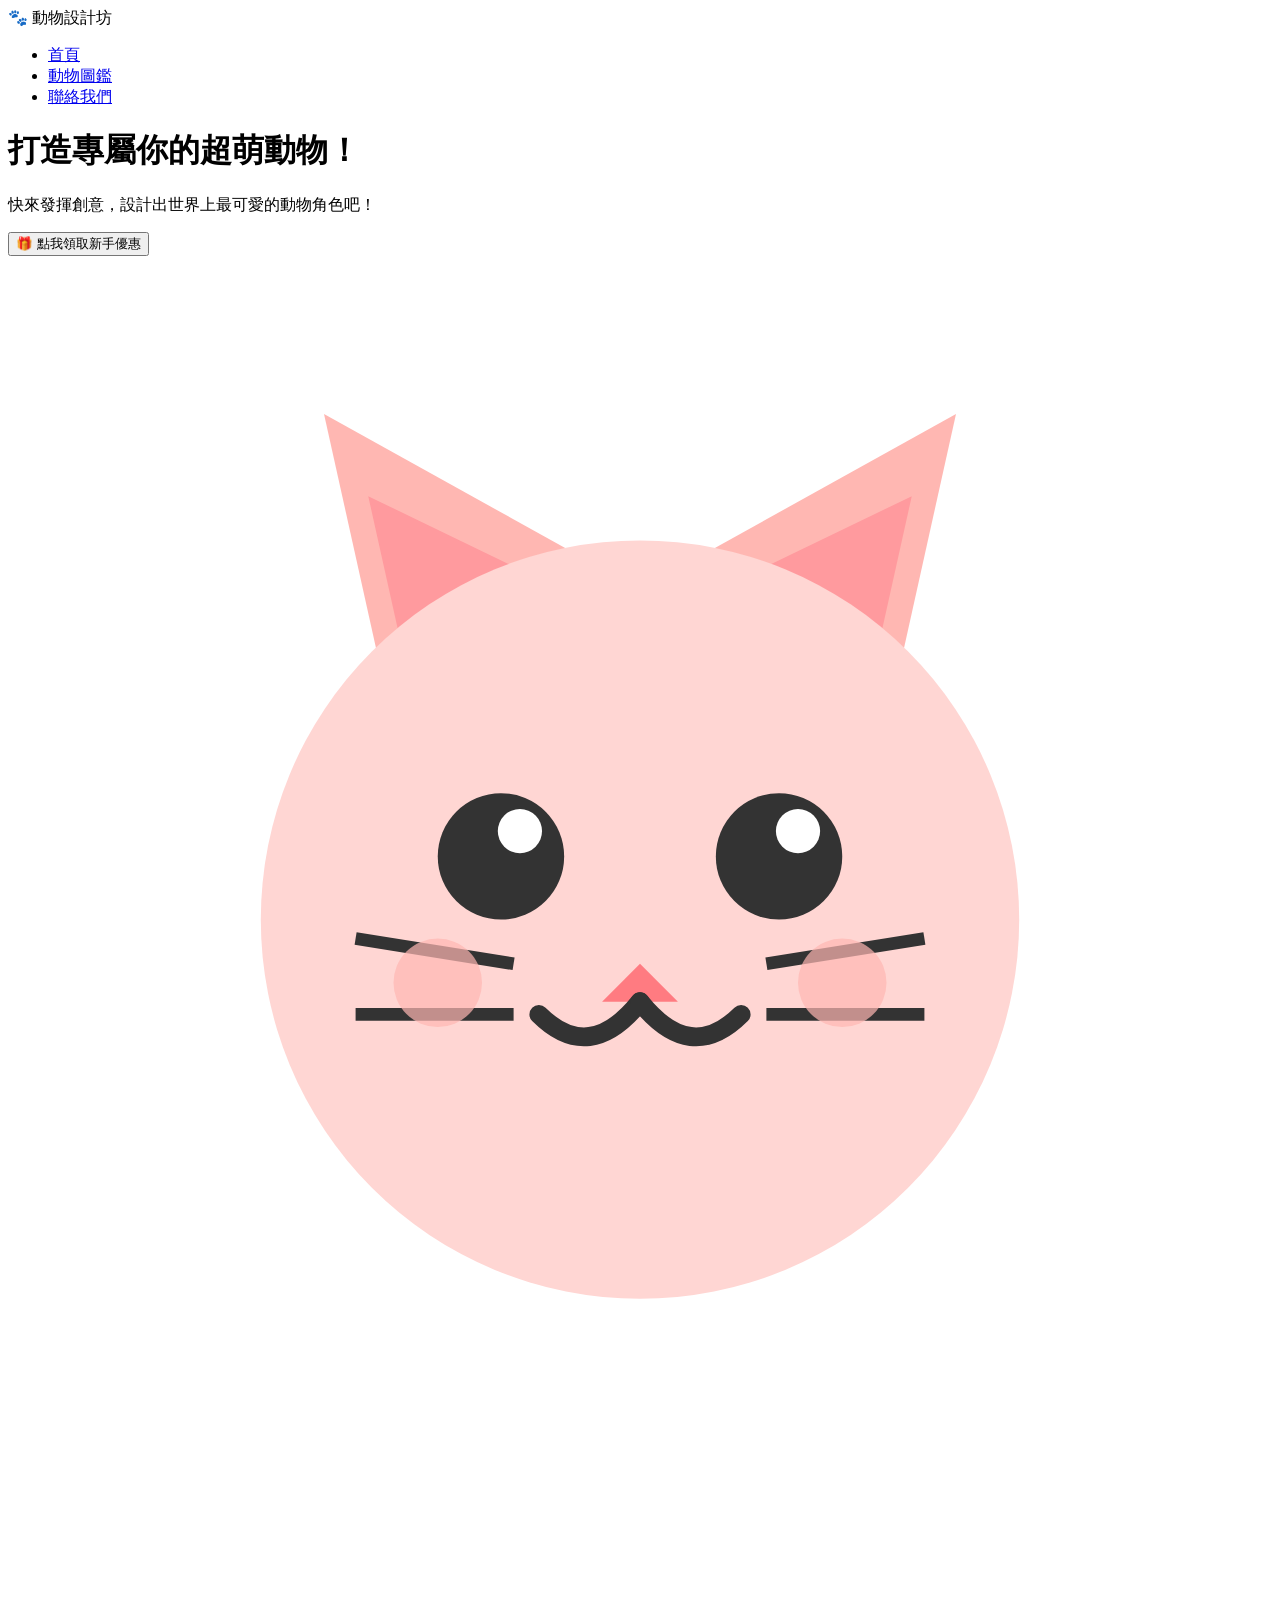
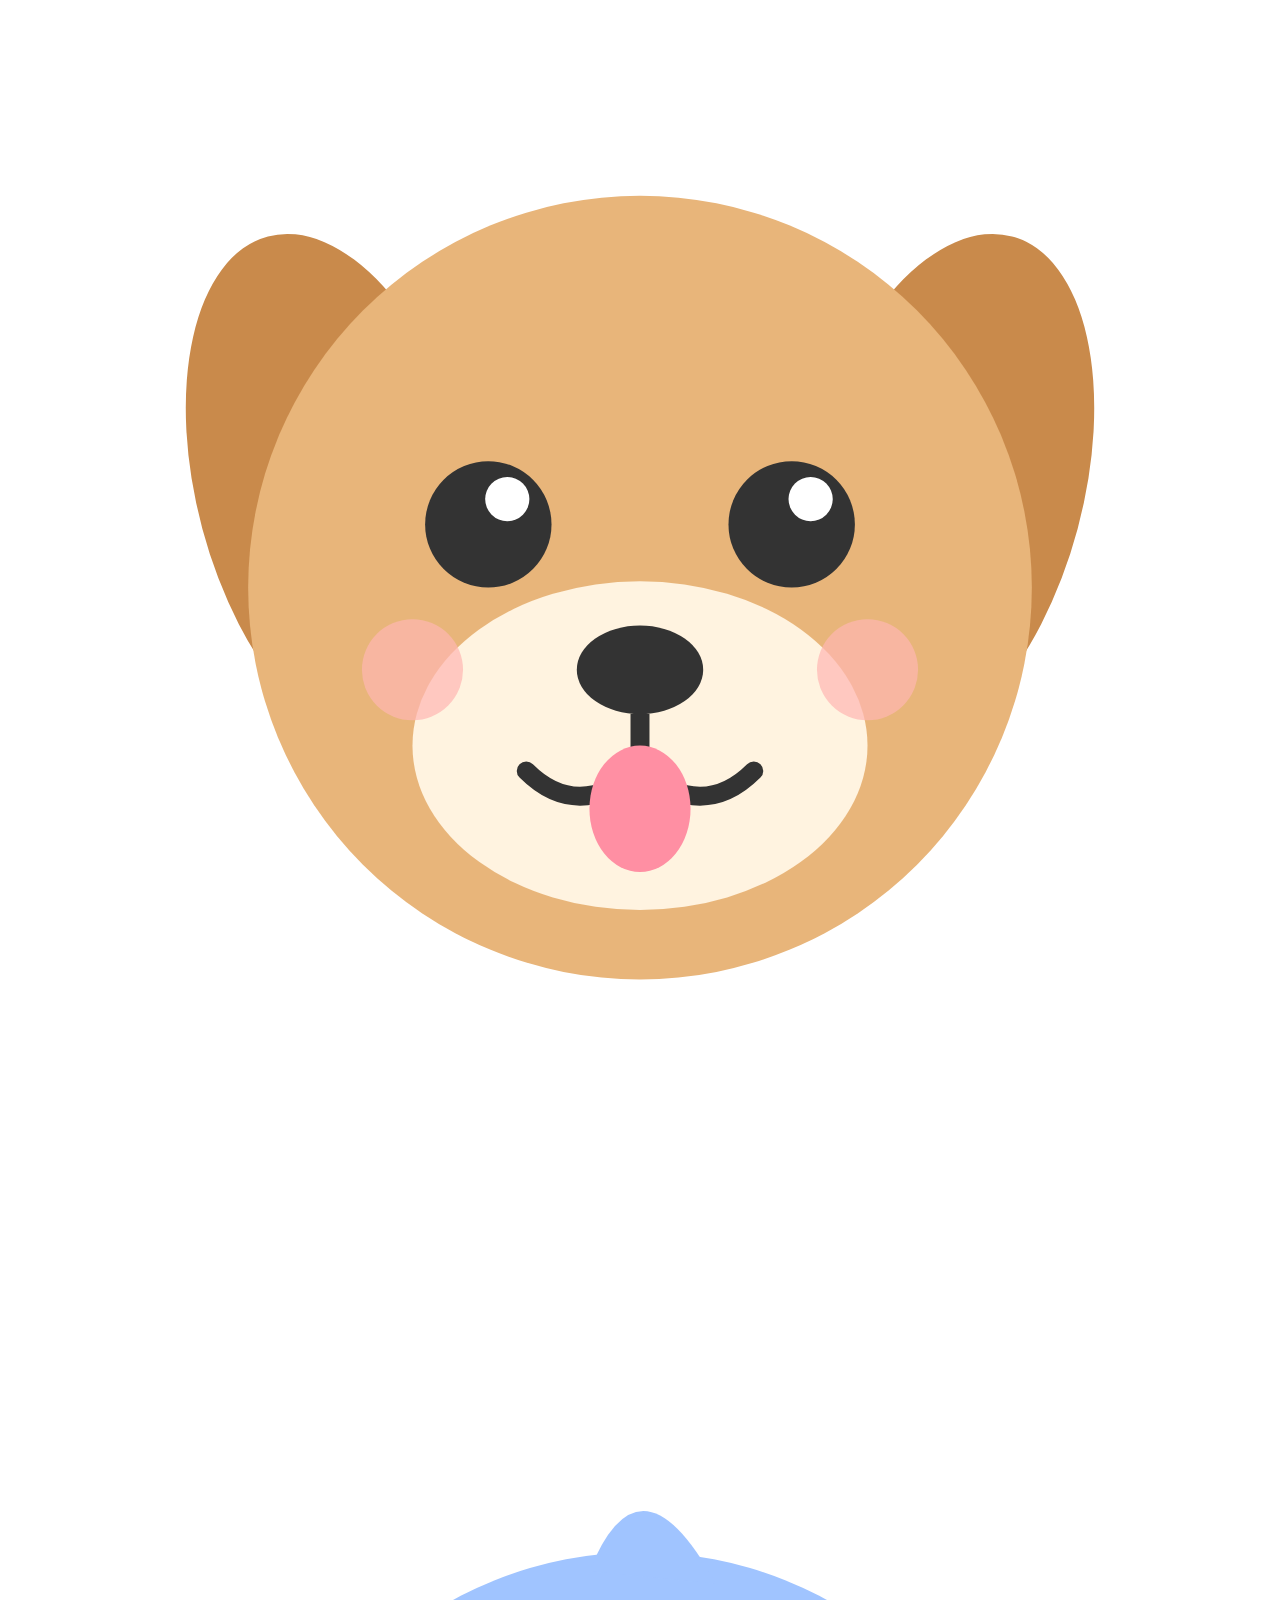
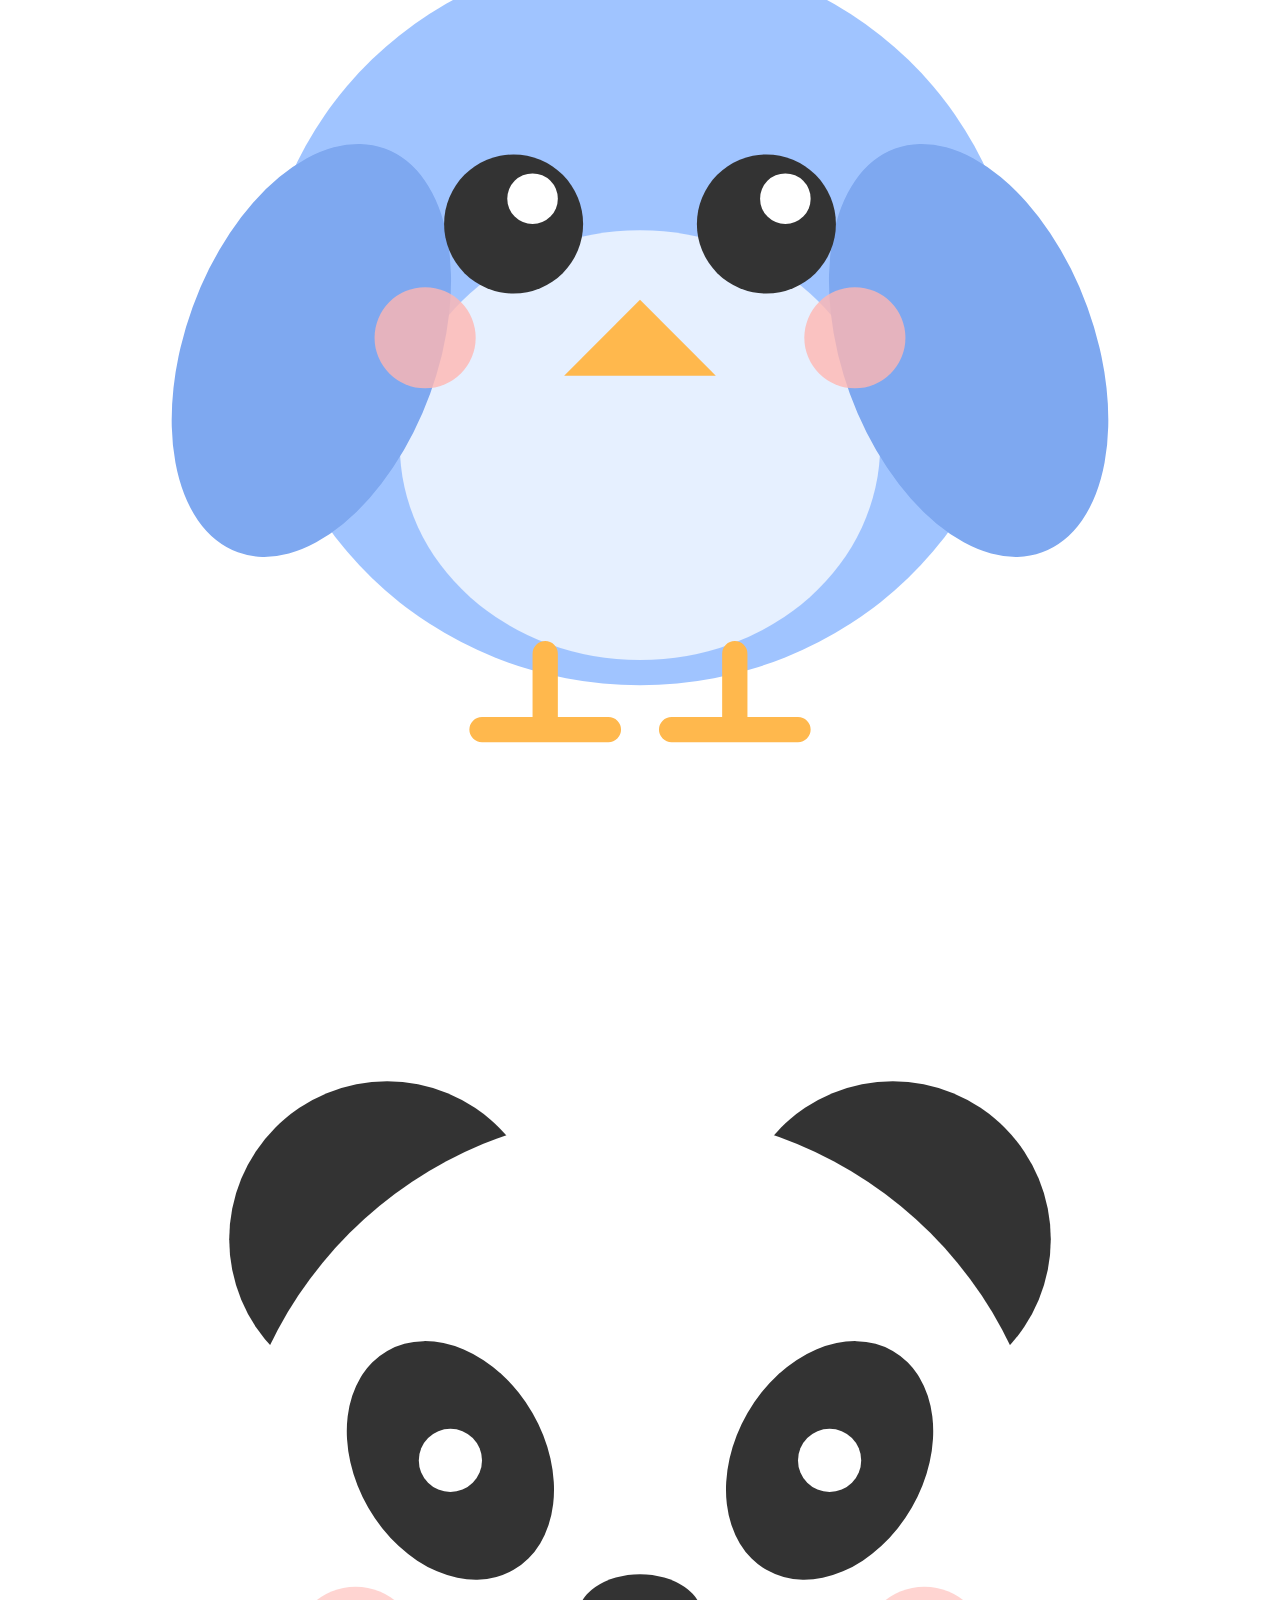
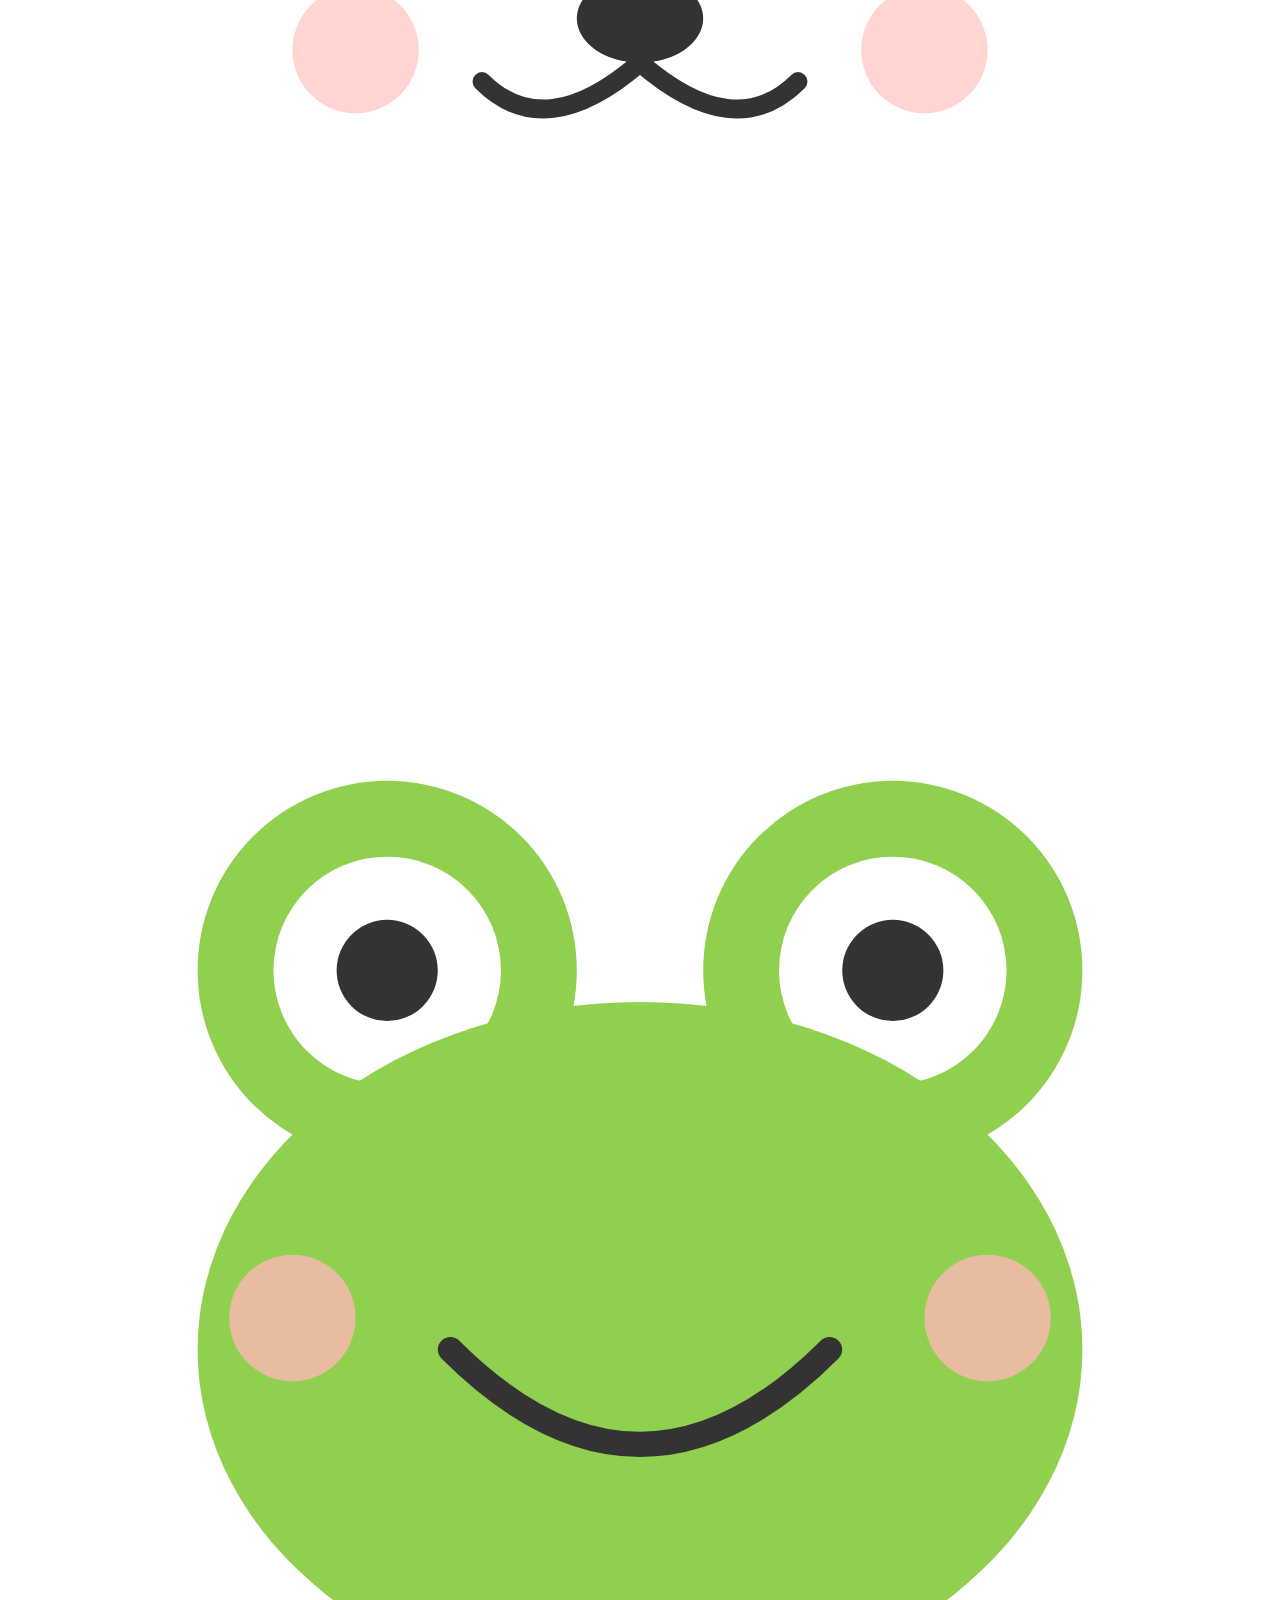
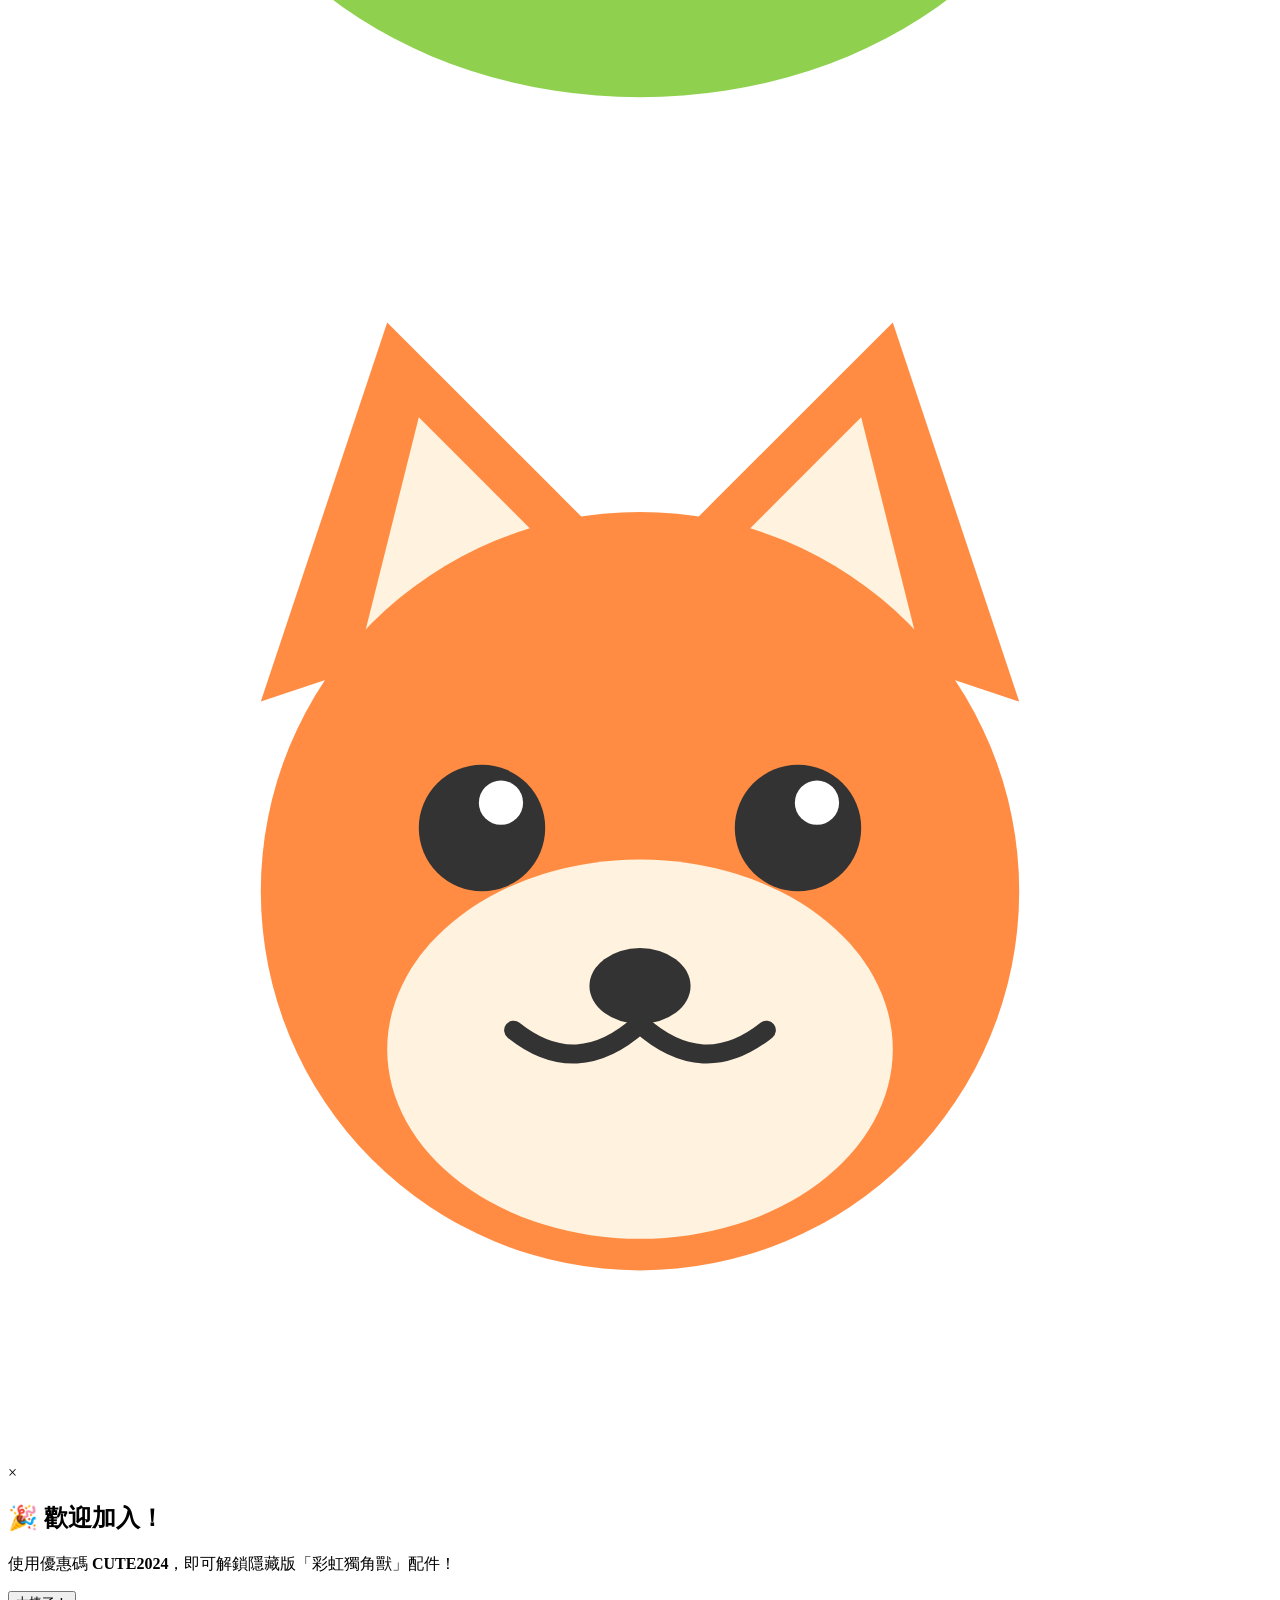
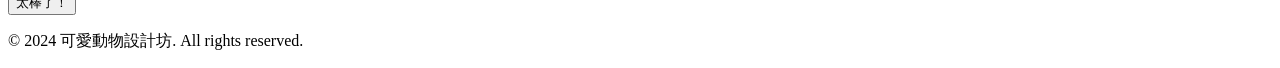
==== index.html @ 4a8e8d03 "Rename index.html.html to index.html" ====
<!DOCTYPE html>
<html lang="zh-TW">
<head>
    <meta charset="UTF-8">
    <meta name="viewport" content="width=device-width, initial-scale=1.0">
    <title>可愛動物設計遊戲 - 首頁</title>
    <link rel="stylesheet" href="style.css">
</head>
<body class="home-body">
    <!-- 導覽列 -->
    <nav class="navbar">
        <div class="logo">🐾 動物設計坊</div>
        <ul class="nav-links">
            <li><a href="index.html" class="active">首頁</a></li>
            <li><a href="products.html">動物圖鑑</a></li>
            <li><a href="contact.html">聯絡我們</a></li>
        </ul>
    </nav>

    <!-- 首頁主要內容：全版動物圖片牆 -->
    <header class="hero-full">
        <h1>打造專屬你的超萌動物！</h1>
        <p>快來發揮創意，設計出世界上最可愛的動物角色吧！</p>
        
        <!-- 互動功能：彈出優惠訊息 -->
        <button id="promoBtn" class="cta-btn pulse-animation">🎁 點我領取新手優惠</button>
    </header>

    <!-- 彩色動物畫廊 -->
    <section class="home-gallery">
        <div class="gallery-grid">
            <!-- 1. 貓咪 -->
            <div class="gallery-item bg-pink">
                <svg viewBox="0 0 200 200" class="gallery-svg">
                    <polygon points="60,70 50,25 95,50" fill="#ffb7b2"/>
                    <polygon points="140,70 150,25 105,50" fill="#ffb7b2"/>
                    <polygon points="63,65 57,38 88,53" fill="#ff9a9e"/>
                    <polygon points="137,65 143,38 112,53" fill="#ff9a9e"/>
                    <circle cx="100" cy="105" r="60" fill="#ffd6d3"/>
                    <circle cx="78" cy="95" r="10" fill="#333"/>
                    <circle cx="122" cy="95" r="10" fill="#333"/>
                    <circle cx="81" cy="91" r="3.5" fill="#fff"/>
                    <circle cx="125" cy="91" r="3.5" fill="#fff"/>
                    <polygon points="100,112 94,118 106,118" fill="#ff7b81"/>
                    <path d="M100 118 Q92 128 84 120" stroke="#333" stroke-width="3" fill="none" stroke-linecap="round"/>
                    <path d="M100 118 Q108 128 116 120" stroke="#333" stroke-width="3" fill="none" stroke-linecap="round"/>
                    <line x1="55" y1="108" x2="80" y2="112" stroke="#333" stroke-width="2"/>
                    <line x1="55" y1="120" x2="80" y2="120" stroke="#333" stroke-width="2"/>
                    <line x1="145" y1="108" x2="120" y2="112" stroke="#333" stroke-width="2"/>
                    <line x1="145" y1="120" x2="120" y2="120" stroke="#333" stroke-width="2"/>
                    <circle cx="68" cy="115" r="7" fill="#ffb7b2" opacity="0.7"/>
                    <circle cx="132" cy="115" r="7" fill="#ffb7b2" opacity="0.7"/>
                </svg>
            </div>

            <!-- 2. 狗狗 -->
            <div class="gallery-item bg-yellow">
                <svg viewBox="0 0 200 200" class="gallery-svg">
                    <ellipse cx="52" cy="90" rx="22" ry="42" fill="#c98a4b" transform="rotate(-15 52 90)"/>
                    <ellipse cx="148" cy="90" rx="22" ry="42" fill="#c98a4b" transform="rotate(15 148 90)"/>
                    <circle cx="100" cy="105" r="62" fill="#e8b57a"/>
                    <ellipse cx="100" cy="130" rx="36" ry="26" fill="#fff3e0"/>
                    <circle cx="76" cy="95" r="10" fill="#333"/>
                    <circle cx="124" cy="95" r="10" fill="#333"/>
                    <circle cx="79" cy="91" r="3.5" fill="#fff"/>
                    <circle cx="127" cy="91" r="3.5" fill="#fff"/>
                    <ellipse cx="100" cy="118" rx="10" ry="7" fill="#333"/>
                    <path d="M100 125 L100 134" stroke="#333" stroke-width="3"/>
                    <path d="M100 134 Q90 142 82 134" stroke="#333" stroke-width="3" fill="none" stroke-linecap="round"/>
                    <path d="M100 134 Q110 142 118 134" stroke="#333" stroke-width="3" fill="none" stroke-linecap="round"/>
                    <ellipse cx="100" cy="140" rx="8" ry="10" fill="#ff8fa3"/>
                    <circle cx="64" cy="118" r="8" fill="#ffb7b2" opacity="0.7"/>
                    <circle cx="136" cy="118" r="8" fill="#ffb7b2" opacity="0.7"/>
                </svg>
            </div>

            <!-- 3. 小鳥 -->
            <div class="gallery-item bg-blue">
                <svg viewBox="0 0 200 200" class="gallery-svg">
                    <ellipse cx="100" cy="115" rx="60" ry="58" fill="#a0c4ff"/>
                    <ellipse cx="100" cy="135" rx="38" ry="34" fill="#e6f0ff"/>
                    <ellipse cx="48" cy="120" rx="20" ry="34" fill="#7ea8f0" transform="rotate(20 48 120)"/>
                    <ellipse cx="152" cy="120" rx="20" ry="34" fill="#7ea8f0" transform="rotate(-20 152 120)"/>
                    <path d="M92 60 Q100 40 112 62" fill="#a0c4ff"/>
                    <circle cx="80" cy="100" r="11" fill="#333"/>
                    <circle cx="120" cy="100" r="11" fill="#333"/>
                    <circle cx="83" cy="96" r="4" fill="#fff"/>
                    <circle cx="123" cy="96" r="4" fill="#fff"/>
                    <polygon points="100,112 88,124 112,124" fill="#ffb84d"/>
                    <circle cx="66" cy="118" r="8" fill="#ffb7b2" opacity="0.8"/>
                    <circle cx="134" cy="118" r="8" fill="#ffb7b2" opacity="0.8"/>
                    <path d="M85 168 L85 180 M75 180 L95 180" stroke="#ffb84d" stroke-width="4" stroke-linecap="round"/>
                    <path d="M115 168 L115 180 M105 180 L125 180" stroke="#ffb84d" stroke-width="4" stroke-linecap="round"/>
                </svg>
            </div>

            <!-- 4. 熊貓 -->
            <div class="gallery-item bg-green">
                <svg viewBox="0 0 200 200" class="gallery-svg">
                    <circle cx="60" cy="60" r="25" fill="#333"/>
                    <circle cx="140" cy="60" r="25" fill="#333"/>
                    <circle cx="100" cy="105" r="65" fill="#fff"/>
                    <ellipse cx="70" cy="95" rx="15" ry="20" fill="#333" transform="rotate(-30 70 95)"/>
                    <ellipse cx="130" cy="95" rx="15" ry="20" fill="#333" transform="rotate(30 130 95)"/>
                    <circle cx="70" cy="95" r="5" fill="#fff"/>
                    <circle cx="130" cy="95" r="5" fill="#fff"/>
                    <ellipse cx="100" cy="120" rx="10" ry="7" fill="#333"/>
                    <path d="M100 127 Q85 140 75 130" stroke="#333" stroke-width="3" fill="none" stroke-linecap="round"/>
                    <path d="M100 127 Q115 140 125 130" stroke="#333" stroke-width="3" fill="none" stroke-linecap="round"/>
                    <circle cx="55" cy="125" r="10" fill="#ffb7b2" opacity="0.6"/>
                    <circle cx="145" cy="125" r="10" fill="#ffb7b2" opacity="0.6"/>
                </svg>
            </div>

            <!-- 5. 青蛙 -->
            <div class="gallery-item bg-purple">
                <svg viewBox="0 0 200 200" class="gallery-svg">
                    <circle cx="60" cy="70" r="30" fill="#8fd14f"/>
                    <circle cx="140" cy="70" r="30" fill="#8fd14f"/>
                    <circle cx="60" cy="70" r="18" fill="#fff"/>
                    <circle cx="140" cy="70" r="18" fill="#fff"/>
                    <circle cx="60" cy="70" r="8" fill="#333"/>
                    <circle cx="140" cy="70" r="8" fill="#333"/>
                    <ellipse cx="100" cy="130" rx="70" ry="55" fill="#8fd14f"/>
                    <path d="M70 130 Q100 160 130 130" stroke="#333" stroke-width="4" fill="none" stroke-linecap="round"/>
                    <circle cx="45" cy="125" r="10" fill="#ffb7b2" opacity="0.8"/>
                    <circle cx="155" cy="125" r="10" fill="#ffb7b2" opacity="0.8"/>
                </svg>
            </div>

            <!-- 6. 狐狸 -->
            <div class="gallery-item bg-orange">
                <svg viewBox="0 0 200 200" class="gallery-svg">
                    <polygon points="40,80 60,20 100,60" fill="#ff8c42"/>
                    <polygon points="160,80 140,20 100,60" fill="#ff8c42"/>
                    <polygon points="55,75 65,35 90,60" fill="#fff3e0"/>
                    <polygon points="145,75 135,35 110,60" fill="#fff3e0"/>
                    <circle cx="100" cy="110" r="60" fill="#ff8c42"/>
                    <ellipse cx="100" cy="135" rx="40" ry="30" fill="#fff3e0"/>
                    <circle cx="75" cy="100" r="10" fill="#333"/>
                    <circle cx="125" cy="100" r="10" fill="#333"/>
                    <circle cx="78" cy="96" r="3.5" fill="#fff"/>
                    <circle cx="128" cy="96" r="3.5" fill="#fff"/>
                    <ellipse cx="100" cy="125" rx="8" ry="6" fill="#333"/>
                    <path d="M100 131 Q90 140 80 132" stroke="#333" stroke-width="3" fill="none" stroke-linecap="round"/>
                    <path d="M100 131 Q110 140 120 132" stroke="#333" stroke-width="3" fill="none" stroke-linecap="round"/>
                </svg>
            </div>
        </div>
    </section>

    <!-- 優惠彈窗 (預設隱藏) -->
    <div id="promoModal" class="modal">
        <div class="modal-content">
            <span class="close-btn">&times;</span>
            <h2>🎉 歡迎加入！</h2>
            <p>使用優惠碼 <strong>CUTE2024</strong>，即可解鎖隱藏版「彩虹獨角獸」配件！</p>
            <button class="modal-ok-btn">太棒了！</button>
        </div>
    </div>

    <footer>
        <p>&copy; 2024 可愛動物設計坊. All rights reserved.</p>
    </footer>

    <script src="script.js"></script>
</body>
</html>
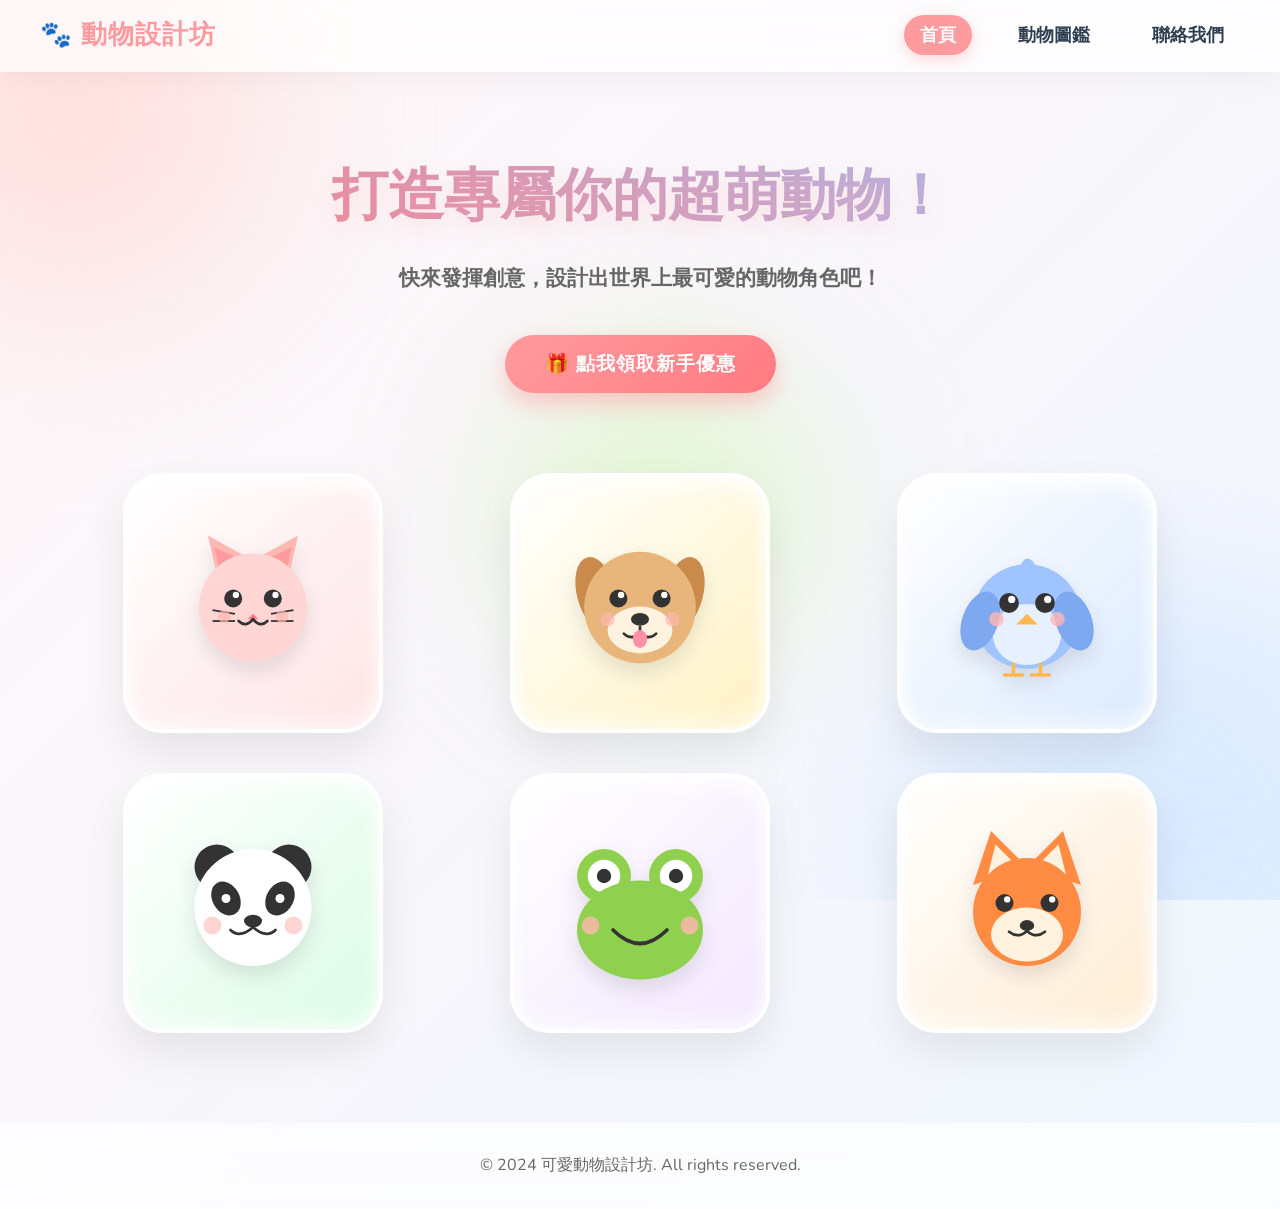
==== commit 1dcc9034: "Add files via upload" ====
--- a/index.html
+++ b/index.html
@@ -4,11 +4,22 @@
     <meta charset="UTF-8">
     <meta name="viewport" content="width=device-width, initial-scale=1.0">
     <title>可愛動物設計遊戲 - 首頁</title>
+    <!-- 引入可愛的 Google 字體 -->
+    <link rel="preconnect" href="https://fonts.googleapis.com">
+    <link rel="preconnect" href="https://fonts.gstatic.com" crossorigin>
+    <link href="https://fonts.googleapis.com/css2?family=Nunito:wght@400;700;900&family=Varela+Round&display=swap" rel="stylesheet">
     <link rel="stylesheet" href="style.css">
 </head>
 <body class="home-body">
-    <!-- 導覽列 -->
-    <nav class="navbar">
+    <!-- 背景漂浮裝飾光暈 -->
+    <div class="bg-orbs">
+        <div class="orb orb-1"></div>
+        <div class="orb orb-2"></div>
+        <div class="orb orb-3"></div>
+    </div>
+
+    <!-- 導覽列 (玻璃透視風格) -->
+    <nav class="navbar glass-nav">
         <div class="logo">🐾 動物設計坊</div>
         <ul class="nav-links">
             <li><a href="index.html" class="active">首頁</a></li>
@@ -17,141 +28,151 @@
         </ul>
     </nav>
 
-    <!-- 首頁主要內容：全版動物圖片牆 -->
+    <!-- 首頁主要內容 -->
     <header class="hero-full">
-        <h1>打造專屬你的超萌動物！</h1>
+        <h1 class="gradient-text">打造專屬你的超萌動物！</h1>
         <p>快來發揮創意，設計出世界上最可愛的動物角色吧！</p>
-        
-        <!-- 互動功能：彈出優惠訊息 -->
         <button id="promoBtn" class="cta-btn pulse-animation">🎁 點我領取新手優惠</button>
     </header>
 
-    <!-- 彩色動物畫廊 -->
+    <!-- 3D 動物畫廊 -->
     <section class="home-gallery">
         <div class="gallery-grid">
             <!-- 1. 貓咪 -->
-            <div class="gallery-item bg-pink">
-                <svg viewBox="0 0 200 200" class="gallery-svg">
-                    <polygon points="60,70 50,25 95,50" fill="#ffb7b2"/>
-                    <polygon points="140,70 150,25 105,50" fill="#ffb7b2"/>
-                    <polygon points="63,65 57,38 88,53" fill="#ff9a9e"/>
-                    <polygon points="137,65 143,38 112,53" fill="#ff9a9e"/>
-                    <circle cx="100" cy="105" r="60" fill="#ffd6d3"/>
-                    <circle cx="78" cy="95" r="10" fill="#333"/>
-                    <circle cx="122" cy="95" r="10" fill="#333"/>
-                    <circle cx="81" cy="91" r="3.5" fill="#fff"/>
-                    <circle cx="125" cy="91" r="3.5" fill="#fff"/>
-                    <polygon points="100,112 94,118 106,118" fill="#ff7b81"/>
-                    <path d="M100 118 Q92 128 84 120" stroke="#333" stroke-width="3" fill="none" stroke-linecap="round"/>
-                    <path d="M100 118 Q108 128 116 120" stroke="#333" stroke-width="3" fill="none" stroke-linecap="round"/>
-                    <line x1="55" y1="108" x2="80" y2="112" stroke="#333" stroke-width="2"/>
-                    <line x1="55" y1="120" x2="80" y2="120" stroke="#333" stroke-width="2"/>
-                    <line x1="145" y1="108" x2="120" y2="112" stroke="#333" stroke-width="2"/>
-                    <line x1="145" y1="120" x2="120" y2="120" stroke="#333" stroke-width="2"/>
-                    <circle cx="68" cy="115" r="7" fill="#ffb7b2" opacity="0.7"/>
-                    <circle cx="132" cy="115" r="7" fill="#ffb7b2" opacity="0.7"/>
-                </svg>
+            <div class="gallery-item float-delay-1">
+                <div class="item-inner bg-pink">
+                    <svg viewBox="0 0 200 200" class="gallery-svg">
+                        <polygon points="60,70 50,25 95,50" fill="#ffb7b2"/>
+                        <polygon points="140,70 150,25 105,50" fill="#ffb7b2"/>
+                        <polygon points="63,65 57,38 88,53" fill="#ff9a9e"/>
+                        <polygon points="137,65 143,38 112,53" fill="#ff9a9e"/>
+                        <circle cx="100" cy="105" r="60" fill="#ffd6d3"/>
+                        <circle cx="78" cy="95" r="10" fill="#333"/>
+                        <circle cx="122" cy="95" r="10" fill="#333"/>
+                        <circle cx="81" cy="91" r="3.5" fill="#fff"/>
+                        <circle cx="125" cy="91" r="3.5" fill="#fff"/>
+                        <polygon points="100,112 94,118 106,118" fill="#ff7b81"/>
+                        <path d="M100 118 Q92 128 84 120" stroke="#333" stroke-width="3" fill="none" stroke-linecap="round"/>
+                        <path d="M100 118 Q108 128 116 120" stroke="#333" stroke-width="3" fill="none" stroke-linecap="round"/>
+                        <line x1="55" y1="108" x2="80" y2="112" stroke="#333" stroke-width="2"/>
+                        <line x1="55" y1="120" x2="80" y2="120" stroke="#333" stroke-width="2"/>
+                        <line x1="145" y1="108" x2="120" y2="112" stroke="#333" stroke-width="2"/>
+                        <line x1="145" y1="120" x2="120" y2="120" stroke="#333" stroke-width="2"/>
+                        <circle cx="68" cy="115" r="7" fill="#ffb7b2" opacity="0.7"/>
+                        <circle cx="132" cy="115" r="7" fill="#ffb7b2" opacity="0.7"/>
+                    </svg>
+                </div>
             </div>
 
             <!-- 2. 狗狗 -->
-            <div class="gallery-item bg-yellow">
-                <svg viewBox="0 0 200 200" class="gallery-svg">
-                    <ellipse cx="52" cy="90" rx="22" ry="42" fill="#c98a4b" transform="rotate(-15 52 90)"/>
-                    <ellipse cx="148" cy="90" rx="22" ry="42" fill="#c98a4b" transform="rotate(15 148 90)"/>
-                    <circle cx="100" cy="105" r="62" fill="#e8b57a"/>
-                    <ellipse cx="100" cy="130" rx="36" ry="26" fill="#fff3e0"/>
-                    <circle cx="76" cy="95" r="10" fill="#333"/>
-                    <circle cx="124" cy="95" r="10" fill="#333"/>
-                    <circle cx="79" cy="91" r="3.5" fill="#fff"/>
-                    <circle cx="127" cy="91" r="3.5" fill="#fff"/>
-                    <ellipse cx="100" cy="118" rx="10" ry="7" fill="#333"/>
-                    <path d="M100 125 L100 134" stroke="#333" stroke-width="3"/>
-                    <path d="M100 134 Q90 142 82 134" stroke="#333" stroke-width="3" fill="none" stroke-linecap="round"/>
-                    <path d="M100 134 Q110 142 118 134" stroke="#333" stroke-width="3" fill="none" stroke-linecap="round"/>
-                    <ellipse cx="100" cy="140" rx="8" ry="10" fill="#ff8fa3"/>
-                    <circle cx="64" cy="118" r="8" fill="#ffb7b2" opacity="0.7"/>
-                    <circle cx="136" cy="118" r="8" fill="#ffb7b2" opacity="0.7"/>
-                </svg>
+            <div class="gallery-item float-delay-2">
+                <div class="item-inner bg-yellow">
+                    <svg viewBox="0 0 200 200" class="gallery-svg">
+                        <ellipse cx="52" cy="90" rx="22" ry="42" fill="#c98a4b" transform="rotate(-15 52 90)"/>
+                        <ellipse cx="148" cy="90" rx="22" ry="42" fill="#c98a4b" transform="rotate(15 148 90)"/>
+                        <circle cx="100" cy="105" r="62" fill="#e8b57a"/>
+                        <ellipse cx="100" cy="130" rx="36" ry="26" fill="#fff3e0"/>
+                        <circle cx="76" cy="95" r="10" fill="#333"/>
+                        <circle cx="124" cy="95" r="10" fill="#333"/>
+                        <circle cx="79" cy="91" r="3.5" fill="#fff"/>
+                        <circle cx="127" cy="91" r="3.5" fill="#fff"/>
+                        <ellipse cx="100" cy="118" rx="10" ry="7" fill="#333"/>
+                        <path d="M100 125 L100 134" stroke="#333" stroke-width="3"/>
+                        <path d="M100 134 Q90 142 82 134" stroke="#333" stroke-width="3" fill="none" stroke-linecap="round"/>
+                        <path d="M100 134 Q110 142 118 134" stroke="#333" stroke-width="3" fill="none" stroke-linecap="round"/>
+                        <ellipse cx="100" cy="140" rx="8" ry="10" fill="#ff8fa3"/>
+                        <circle cx="64" cy="118" r="8" fill="#ffb7b2" opacity="0.7"/>
+                        <circle cx="136" cy="118" r="8" fill="#ffb7b2" opacity="0.7"/>
+                    </svg>
+                </div>
             </div>
 
             <!-- 3. 小鳥 -->
-            <div class="gallery-item bg-blue">
-                <svg viewBox="0 0 200 200" class="gallery-svg">
-                    <ellipse cx="100" cy="115" rx="60" ry="58" fill="#a0c4ff"/>
-                    <ellipse cx="100" cy="135" rx="38" ry="34" fill="#e6f0ff"/>
-                    <ellipse cx="48" cy="120" rx="20" ry="34" fill="#7ea8f0" transform="rotate(20 48 120)"/>
-                    <ellipse cx="152" cy="120" rx="20" ry="34" fill="#7ea8f0" transform="rotate(-20 152 120)"/>
-                    <path d="M92 60 Q100 40 112 62" fill="#a0c4ff"/>
-                    <circle cx="80" cy="100" r="11" fill="#333"/>
-                    <circle cx="120" cy="100" r="11" fill="#333"/>
-                    <circle cx="83" cy="96" r="4" fill="#fff"/>
-                    <circle cx="123" cy="96" r="4" fill="#fff"/>
-                    <polygon points="100,112 88,124 112,124" fill="#ffb84d"/>
-                    <circle cx="66" cy="118" r="8" fill="#ffb7b2" opacity="0.8"/>
-                    <circle cx="134" cy="118" r="8" fill="#ffb7b2" opacity="0.8"/>
-                    <path d="M85 168 L85 180 M75 180 L95 180" stroke="#ffb84d" stroke-width="4" stroke-linecap="round"/>
-                    <path d="M115 168 L115 180 M105 180 L125 180" stroke="#ffb84d" stroke-width="4" stroke-linecap="round"/>
-                </svg>
+            <div class="gallery-item float-delay-3">
+                <div class="item-inner bg-blue">
+                    <svg viewBox="0 0 200 200" class="gallery-svg">
+                        <ellipse cx="100" cy="115" rx="60" ry="58" fill="#a0c4ff"/>
+                        <ellipse cx="100" cy="135" rx="38" ry="34" fill="#e6f0ff"/>
+                        <ellipse cx="48" cy="120" rx="20" ry="34" fill="#7ea8f0" transform="rotate(20 48 120)"/>
+                        <ellipse cx="152" cy="120" rx="20" ry="34" fill="#7ea8f0" transform="rotate(-20 152 120)"/>
+                        <path d="M92 60 Q100 40 112 62" fill="#a0c4ff"/>
+                        <circle cx="80" cy="100" r="11" fill="#333"/>
+                        <circle cx="120" cy="100" r="11" fill="#333"/>
+                        <circle cx="83" cy="96" r="4" fill="#fff"/>
+                        <circle cx="123" cy="96" r="4" fill="#fff"/>
+                        <polygon points="100,112 88,124 112,124" fill="#ffb84d"/>
+                        <circle cx="66" cy="118" r="8" fill="#ffb7b2" opacity="0.8"/>
+                        <circle cx="134" cy="118" r="8" fill="#ffb7b2" opacity="0.8"/>
+                        <path d="M85 168 L85 180 M75 180 L95 180" stroke="#ffb84d" stroke-width="4" stroke-linecap="round"/>
+                        <path d="M115 168 L115 180 M105 180 L125 180" stroke="#ffb84d" stroke-width="4" stroke-linecap="round"/>
+                    </svg>
+                </div>
             </div>
 
             <!-- 4. 熊貓 -->
-            <div class="gallery-item bg-green">
-                <svg viewBox="0 0 200 200" class="gallery-svg">
-                    <circle cx="60" cy="60" r="25" fill="#333"/>
-                    <circle cx="140" cy="60" r="25" fill="#333"/>
-                    <circle cx="100" cy="105" r="65" fill="#fff"/>
-                    <ellipse cx="70" cy="95" rx="15" ry="20" fill="#333" transform="rotate(-30 70 95)"/>
-                    <ellipse cx="130" cy="95" rx="15" ry="20" fill="#333" transform="rotate(30 130 95)"/>
-                    <circle cx="70" cy="95" r="5" fill="#fff"/>
-                    <circle cx="130" cy="95" r="5" fill="#fff"/>
-                    <ellipse cx="100" cy="120" rx="10" ry="7" fill="#333"/>
-                    <path d="M100 127 Q85 140 75 130" stroke="#333" stroke-width="3" fill="none" stroke-linecap="round"/>
-                    <path d="M100 127 Q115 140 125 130" stroke="#333" stroke-width="3" fill="none" stroke-linecap="round"/>
-                    <circle cx="55" cy="125" r="10" fill="#ffb7b2" opacity="0.6"/>
-                    <circle cx="145" cy="125" r="10" fill="#ffb7b2" opacity="0.6"/>
-                </svg>
+            <div class="gallery-item float-delay-1">
+                <div class="item-inner bg-green">
+                    <svg viewBox="0 0 200 200" class="gallery-svg">
+                        <circle cx="60" cy="60" r="25" fill="#333"/>
+                        <circle cx="140" cy="60" r="25" fill="#333"/>
+                        <circle cx="100" cy="105" r="65" fill="#fff"/>
+                        <ellipse cx="70" cy="95" rx="15" ry="20" fill="#333" transform="rotate(-30 70 95)"/>
+                        <ellipse cx="130" cy="95" rx="15" ry="20" fill="#333" transform="rotate(30 130 95)"/>
+                        <circle cx="70" cy="95" r="5" fill="#fff"/>
+                        <circle cx="130" cy="95" r="5" fill="#fff"/>
+                        <ellipse cx="100" cy="120" rx="10" ry="7" fill="#333"/>
+                        <path d="M100 127 Q85 140 75 130" stroke="#333" stroke-width="3" fill="none" stroke-linecap="round"/>
+                        <path d="M100 127 Q115 140 125 130" stroke="#333" stroke-width="3" fill="none" stroke-linecap="round"/>
+                        <circle cx="55" cy="125" r="10" fill="#ffb7b2" opacity="0.6"/>
+                        <circle cx="145" cy="125" r="10" fill="#ffb7b2" opacity="0.6"/>
+                    </svg>
+                </div>
             </div>
 
             <!-- 5. 青蛙 -->
-            <div class="gallery-item bg-purple">
-                <svg viewBox="0 0 200 200" class="gallery-svg">
-                    <circle cx="60" cy="70" r="30" fill="#8fd14f"/>
-                    <circle cx="140" cy="70" r="30" fill="#8fd14f"/>
-                    <circle cx="60" cy="70" r="18" fill="#fff"/>
-                    <circle cx="140" cy="70" r="18" fill="#fff"/>
-                    <circle cx="60" cy="70" r="8" fill="#333"/>
-                    <circle cx="140" cy="70" r="8" fill="#333"/>
-                    <ellipse cx="100" cy="130" rx="70" ry="55" fill="#8fd14f"/>
-                    <path d="M70 130 Q100 160 130 130" stroke="#333" stroke-width="4" fill="none" stroke-linecap="round"/>
-                    <circle cx="45" cy="125" r="10" fill="#ffb7b2" opacity="0.8"/>
-                    <circle cx="155" cy="125" r="10" fill="#ffb7b2" opacity="0.8"/>
-                </svg>
+            <div class="gallery-item float-delay-2">
+                <div class="item-inner bg-purple">
+                    <svg viewBox="0 0 200 200" class="gallery-svg">
+                        <circle cx="60" cy="70" r="30" fill="#8fd14f"/>
+                        <circle cx="140" cy="70" r="30" fill="#8fd14f"/>
+                        <circle cx="60" cy="70" r="18" fill="#fff"/>
+                        <circle cx="140" cy="70" r="18" fill="#fff"/>
+                        <circle cx="60" cy="70" r="8" fill="#333"/>
+                        <circle cx="140" cy="70" r="8" fill="#333"/>
+                        <ellipse cx="100" cy="130" rx="70" ry="55" fill="#8fd14f"/>
+                        <path d="M70 130 Q100 160 130 130" stroke="#333" stroke-width="4" fill="none" stroke-linecap="round"/>
+                        <circle cx="45" cy="125" r="10" fill="#ffb7b2" opacity="0.8"/>
+                        <circle cx="155" cy="125" r="10" fill="#ffb7b2" opacity="0.8"/>
+                    </svg>
+                </div>
             </div>
 
             <!-- 6. 狐狸 -->
-            <div class="gallery-item bg-orange">
-                <svg viewBox="0 0 200 200" class="gallery-svg">
-                    <polygon points="40,80 60,20 100,60" fill="#ff8c42"/>
-                    <polygon points="160,80 140,20 100,60" fill="#ff8c42"/>
-                    <polygon points="55,75 65,35 90,60" fill="#fff3e0"/>
-                    <polygon points="145,75 135,35 110,60" fill="#fff3e0"/>
-                    <circle cx="100" cy="110" r="60" fill="#ff8c42"/>
-                    <ellipse cx="100" cy="135" rx="40" ry="30" fill="#fff3e0"/>
-                    <circle cx="75" cy="100" r="10" fill="#333"/>
-                    <circle cx="125" cy="100" r="10" fill="#333"/>
-                    <circle cx="78" cy="96" r="3.5" fill="#fff"/>
-                    <circle cx="128" cy="96" r="3.5" fill="#fff"/>
-                    <ellipse cx="100" cy="125" rx="8" ry="6" fill="#333"/>
-                    <path d="M100 131 Q90 140 80 132" stroke="#333" stroke-width="3" fill="none" stroke-linecap="round"/>
-                    <path d="M100 131 Q110 140 120 132" stroke="#333" stroke-width="3" fill="none" stroke-linecap="round"/>
-                </svg>
+            <div class="gallery-item float-delay-3">
+                <div class="item-inner bg-orange">
+                    <svg viewBox="0 0 200 200" class="gallery-svg">
+                        <polygon points="40,80 60,20 100,60" fill="#ff8c42"/>
+                        <polygon points="160,80 140,20 100,60" fill="#ff8c42"/>
+                        <polygon points="55,75 65,35 90,60" fill="#fff3e0"/>
+                        <polygon points="145,75 135,35 110,60" fill="#fff3e0"/>
+                        <circle cx="100" cy="110" r="60" fill="#ff8c42"/>
+                        <ellipse cx="100" cy="135" rx="40" ry="30" fill="#fff3e0"/>
+                        <circle cx="75" cy="100" r="10" fill="#333"/>
+                        <circle cx="125" cy="100" r="10" fill="#333"/>
+                        <circle cx="78" cy="96" r="3.5" fill="#fff"/>
+                        <circle cx="128" cy="96" r="3.5" fill="#fff"/>
+                        <ellipse cx="100" cy="125" rx="8" ry="6" fill="#333"/>
+                        <path d="M100 131 Q90 140 80 132" stroke="#333" stroke-width="3" fill="none" stroke-linecap="round"/>
+                        <path d="M100 131 Q110 140 120 132" stroke="#333" stroke-width="3" fill="none" stroke-linecap="round"/>
+                    </svg>
+                </div>
             </div>
         </div>
     </section>
 
-    <!-- 優惠彈窗 (預設隱藏) -->
+    <!-- 彈窗 -->
     <div id="promoModal" class="modal">
-        <div class="modal-content">
+        <div class="modal-content glass-nav">
             <span class="close-btn">&times;</span>
             <h2>🎉 歡迎加入！</h2>
             <p>使用優惠碼 <strong>CUTE2024</strong>，即可解鎖隱藏版「彩虹獨角獸」配件！</p>
@@ -159,10 +180,10 @@
         </div>
     </div>
 
-    <footer>
+    <footer class="glass-nav">
         <p>&copy; 2024 可愛動物設計坊. All rights reserved.</p>
     </footer>
 
     <script src="script.js"></script>
 </body>
-</html>
+</html>
--- a/style.css
+++ b/style.css
@@ -0,0 +1,265 @@
+/* =========================================
+   基礎變數與字體設定
+   ========================================= */
+:root {
+    --primary: #ff9a9e;
+    --secondary: #fecfef;
+    --accent: #a0c4ff;
+    --text-dark: #2c3e50;
+    --text-light: #666;
+    --font-heading: 'Varela Round', sans-serif;
+    --font-body: 'Nunito', 'Microsoft JhengHei', sans-serif;
+}
+
+* { box-sizing: border-box; margin: 0; padding: 0; }
+
+body {
+    font-family: var(--font-body);
+    color: var(--text-dark);
+    line-height: 1.6;
+    overflow-x: hidden;
+}
+
+h1, h2, h3, .logo { font-family: var(--font-heading); }
+
+/* =========================================
+   玻璃透視導覽列 (Glassmorphism Navbar)
+   ========================================= */
+.glass-nav {
+    background: rgba(255, 255, 255, 0.7);
+    backdrop-filter: blur(15px);
+    -webkit-backdrop-filter: blur(15px);
+    border-bottom: 1px solid rgba(255, 255, 255, 0.5);
+}
+
+.navbar {
+    display: flex; justify-content: space-between; align-items: center;
+    padding: 15px 40px; position: sticky; top: 0; z-index: 1000;
+    box-shadow: 0 4px 30px rgba(0, 0, 0, 0.05);
+}
+
+.logo { font-size: 1.6rem; font-weight: 900; color: var(--primary); letter-spacing: 1px; }
+
+.nav-links { list-style: none; display: flex; gap: 30px; }
+.nav-links a {
+    text-decoration: none; color: var(--text-dark); font-weight: 700; font-size: 1.1rem;
+    padding: 8px 16px; border-radius: 20px; transition: all 0.3s ease;
+}
+.nav-links a:hover, .nav-links a.active {
+    background: var(--primary); color: #fff;
+    box-shadow: 0 4px 15px rgba(255, 154, 158, 0.4);
+}
+
+/* =========================================
+   首頁：複雜背景與佈局
+   ========================================= */
+.home-body {
+    background: linear-gradient(135deg, #fff6f7 0%, #f0f7ff 100%);
+    min-height: 100vh; display: flex; flex-direction: column;
+}
+
+/* 漂浮光暈背景 */
+.bg-orbs { position: fixed; top: 0; left: 0; width: 100%; height: 100%; z-index: -1; overflow: hidden; }
+.orb { position: absolute; border-radius: 50%; filter: blur(80px); opacity: 0.6; animation: floatOrb 10s infinite alternate; }
+.orb-1 { width: 400px; height: 400px; background: #ffd6d3; top: -10%; left: -10%; }
+.orb-2 { width: 500px; height: 500px; background: #cce3ff; bottom: -20%; right: -10%; animation-delay: -5s; }
+.orb-3 { width: 300px; height: 300px; background: #d4f5b8; top: 40%; left: 40%; animation-delay: -2s; }
+
+@keyframes floatOrb {
+    0% { transform: translate(0, 0) scale(1); }
+    100% { transform: translate(50px, 50px) scale(1.1); }
+}
+
+/* Hero 區塊 */
+.hero-full {
+    text-align: center; padding: 80px 20px 40px; position: relative; z-index: 1;
+}
+.hero-full h1 {
+    font-size: 3.5rem; margin-bottom: 20px;
+    background: linear-gradient(45deg, #ff7b81, #a0c4ff);
+    -webkit-background-clip: text;
+    -webkit-text-fill-color: transparent;
+    text-shadow: 0 10px 20px rgba(255, 154, 158, 0.2);
+}
+.hero-full p { font-size: 1.3rem; color: var(--text-light); margin-bottom: 40px; font-weight: 600; }
+
+/* 按鈕升級 */
+.cta-btn {
+    background: linear-gradient(135deg, #ff9a9e, #ff7b81);
+    color: white; border: none; padding: 16px 40px; font-size: 1.2rem;
+    border-radius: 50px; cursor: pointer; font-weight: 900; letter-spacing: 1px;
+    box-shadow: 0 10px 25px rgba(255, 123, 129, 0.4); transition: all 0.3s ease;
+    font-family: var(--font-heading);
+}
+.cta-btn:hover { transform: translateY(-5px) scale(1.05); box-shadow: 0 15px 30px rgba(255, 123, 129, 0.6); }
+
+.pulse-animation { animation: pulse 2s infinite; }
+@keyframes pulse {
+    0% { box-shadow: 0 0 0 0 rgba(255, 123, 129, 0.7); }
+    70% { box-shadow: 0 0 0 20px rgba(255, 123, 129, 0); }
+    100% { box-shadow: 0 0 0 0 rgba(255, 123, 129, 0); }
+}
+
+/* =========================================
+   3D 複雜動物卡片
+   ========================================= */
+.home-gallery { flex: 1; padding: 40px; max-width: 1200px; margin: 0 auto; width: 100%; z-index: 1; }
+.gallery-grid { display: grid; grid-template-columns: repeat(auto-fit, minmax(280px, 1fr)); gap: 40px; justify-items: center; }
+
+.gallery-item {
+    width: 100%; max-width: 260px; aspect-ratio: 1 / 1; cursor: pointer;
+    perspective: 1000px;
+}
+
+.item-inner {
+    width: 100%; height: 100%; border-radius: 40px; padding: 25px;
+    display: flex; justify-content: center; align-items: center;
+    box-shadow: 
+        0 20px 40px rgba(0,0,0,0.08),
+        inset 0 -10px 20px rgba(255,255,255,0.5),
+        inset 0 10px 20px rgba(255,255,255,0.8);
+    border: 4px solid #fff;
+    transition: all 0.5s cubic-bezier(0.175, 0.885, 0.32, 1.275);
+    position: relative;
+    animation: floatAnimal 4s ease-in-out infinite;
+}
+
+/* 錯開動畫時間 */
+.float-delay-1 .item-inner { animation-delay: 0s; }
+.float-delay-2 .item-inner { animation-delay: 1s; }
+.float-delay-3 .item-inner { animation-delay: 2s; }
+
+@keyframes floatAnimal {
+    0%, 100% { transform: translateY(0); }
+    50% { transform: translateY(-15px); }
+}
+
+/* 不同背景色系 */
+.bg-pink { background: linear-gradient(135deg, #fff 0%, #ffe4e6 100%); }
+.bg-yellow { background: linear-gradient(135deg, #fff 0%, #fff3c4 100%); }
+.bg-blue { background: linear-gradient(135deg, #fff 0%, #dbeafe 100%); }
+.bg-green { background: linear-gradient(135deg, #fff 0%, #dcfce7 100%); }
+.bg-purple { background: linear-gradient(135deg, #fff 0%, #f3e8ff 100%); }
+.bg-orange { background: linear-gradient(135deg, #fff 0%, #ffedd5 100%); }
+
+.gallery-item:hover .item-inner {
+    transform: translateY(-20px) scale(1.05) rotate(3deg);
+    box-shadow: 
+        0 30px 60px rgba(0,0,0,0.15),
+        inset 0 -10px 20px rgba(255,255,255,0.5),
+        inset 0 10px 20px rgba(255,255,255,1);
+    border-color: var(--primary);
+    animation-play-state: paused;
+}
+
+.gallery-svg { width: 100%; height: 100%; max-width: 180px; transition: transform 0.4s ease; filter: drop-shadow(0 10px 10px rgba(0,0,0,0.1)); }
+.gallery-item:hover .gallery-svg { transform: scale(1.15); }
+
+/* =========================================
+   產品頁 (動物圖鑑) 升級版
+   ========================================= */
+.products-page {
+    text-align: center; padding: 60px 20px;
+    background-color: #fdfbfb;
+    background-image: 
+        radial-gradient(#ffd6d3 2px, transparent 2px), 
+        radial-gradient(#cce3ff 2px, transparent 2px);
+    background-size: 60px 60px; background-position: 0 0, 30px 30px;
+    min-height: 80vh;
+}
+.products-page h1 { font-size: 2.5rem; color: var(--primary); margin-bottom: 15px; }
+.animal-grid { display: grid; grid-template-columns: repeat(auto-fit, minmax(180px, 1fr)); gap: 30px; max-width: 900px; margin: 50px auto; }
+
+.animal-card {
+    background: rgba(255, 255, 255, 0.9); padding: 30px 20px; border-radius: 30px;
+    cursor: pointer; transition: all 0.4s ease; border: 3px solid transparent;
+    box-shadow: 0 10px 30px rgba(0,0,0,0.05);
+    backdrop-filter: blur(10px);
+}
+.animal-card:hover {
+    transform: translateY(-10px); border-color: var(--primary);
+    box-shadow: 0 20px 40px rgba(255, 154, 158, 0.2);
+    background: #fff;
+}
+.animal-svg { width: 120px; height: 120px; margin: 0 auto 15px; transition: transform 0.4s cubic-bezier(0.175, 0.885, 0.32, 1.275); filter: drop-shadow(0 5px 5px rgba(0,0,0,0.1)); }
+.animal-card:hover .animal-svg { transform: scale(1.2) rotate(5deg); }
+.animal-card h3 { color: var(--text-dark); font-size: 1.3rem; }
+
+/* 動態資訊顯示區 */
+.info-display {
+    background: #fff; max-width: 800px; margin: 0 auto; padding: 50px;
+    border-radius: 30px; box-shadow: 0 20px 50px rgba(0,0,0,0.1);
+    min-height: 250px; display: flex; align-items: center; justify-content: center;
+    font-size: 1.1rem; line-height: 1.9; border: 4px dashed var(--secondary);
+    transition: all 0.4s ease;
+}
+.info-display h2 { font-size: 2.2rem; margin-bottom: 10px; }
+.info-display p { color: var(--text-light); text-align: justify; }
+
+/* =========================================
+   聯絡我們頁面：升級版
+   ========================================= */
+.contact-body {
+    background: linear-gradient(135deg, #fdfbfb 0%, #ebedee 100%);
+    min-height: 100vh; position: relative; overflow-x: hidden;
+}
+.contact-page { position: relative; z-index: 1; max-width: 1000px; margin: 0 auto; padding: 60px 20px 100px; }
+.contact-header { text-align: center; margin-bottom: 60px; }
+.contact-header h1 { font-size: 3rem; color: var(--primary); margin-bottom: 15px; }
+.contact-header p { font-size: 1.2rem; color: var(--text-light); }
+
+.helpers-gallery {
+    display: flex; gap: 30px; overflow-x: auto; padding: 20px 10px 40px;
+    scroll-snap-type: x mandatory;
+}
+.helpers-gallery::-webkit-scrollbar { height: 12px; }
+.helpers-gallery::-webkit-scrollbar-track { background: rgba(0,0,0,0.05); border-radius: 10px; }
+.helpers-gallery::-webkit-scrollbar-thumb { background: var(--primary); border-radius: 10px; border: 3px solid #fff; }
+
+.helper-card {
+    flex: 0 0 250px; scroll-snap-align: center; background: #fff;
+    border-radius: 30px; padding: 30px 20px; text-align: center;
+    box-shadow: 0 15px 30px rgba(0,0,0,0.08); transition: all 0.4s ease;
+}
+.helper-card:hover { transform: translateY(-15px); box-shadow: 0 25px 50px rgba(255, 154, 158, 0.25); }
+.helper-svg { width: 140px; height: 140px; margin-bottom: 20px; transition: transform 0.3s; }
+.helper-card:hover .helper-svg { transform: scale(1.15) rotate(-5deg); }
+.helper-card h3 { font-size: 1.4rem; margin-bottom: 10px; }
+.helper-card p { color: var(--text-light); font-size: 1rem; }
+
+/* 表單設計 */
+.contact-form-wrapper {
+    background: #fff; max-width: 800px; margin: 0 auto; padding: 50px;
+    border-radius: 30px; box-shadow: 0 20px 50px rgba(0,0,0,0.08);
+}
+.contact-form-wrapper h2 { text-align: center; color: var(--primary); font-size: 2rem; margin-bottom: 30px; }
+.form-row { display: flex; gap: 30px; margin-bottom: 25px; }
+.form-group { flex: 1; }
+.form-group label { display: block; margin-bottom: 10px; font-weight: 700; color: var(--text-dark); }
+.form-group input, .form-group textarea {
+    width: 100%; padding: 18px; border: 2px solid #eee; border-radius: 15px;
+    font-family: var(--font-body); font-size: 1rem; transition: all 0.3s; background: #f9f9f9;
+}
+.form-group input:focus, .form-group textarea:focus {
+    outline: none; border-color: var(--primary); background: #fff;
+    box-shadow: 0 0 20px rgba(255, 154, 158, 0.15);
+}
+.contact-form .cta-btn { width: 100%; border-radius: 15px; margin-top: 10px; }
+
+/* 彈窗與 Footer */
+.modal { display: none; position: fixed; z-index: 2000; left: 0; top: 0; width: 100%; height: 100%; background: rgba(0,0,0,0.4); backdrop-filter: blur(5px); }
+.modal-content { background: #fff; margin: 15% auto; padding: 50px; border-radius: 30px; width: 90%; max-width: 500px; text-align: center; position: relative; animation: popIn 0.4s cubic-bezier(0.175, 0.885, 0.32, 1.275); }
+@keyframes popIn { from {transform: scale(0.8); opacity: 0;} to {transform: scale(1); opacity: 1;} }
+.close-btn { position: absolute; top: 20px; right: 30px; font-size: 30px; cursor: pointer; color: #aaa; }
+.close-btn:hover { color: var(--primary); }
+.modal-ok-btn { margin-top: 20px; padding: 12px 30px; background: var(--primary); color: white; border: none; border-radius: 20px; font-size: 1.1rem; cursor: pointer; font-weight: bold; font-family: var(--font-heading); }
+
+footer { text-align: center; padding: 30px; color: var(--text-light); margin-top: 50px; }
+
+/* 響應式 */
+@media (max-width: 768px) {
+    .hero-full h1 { font-size: 2.2rem; }
+    .navbar { flex-direction: column; gap: 15px; padding: 15px; }
+    .form-row { flex-direction: column; gap: 15px; }
+    .gallery-grid { grid-template-columns: 1fr; }
+}
